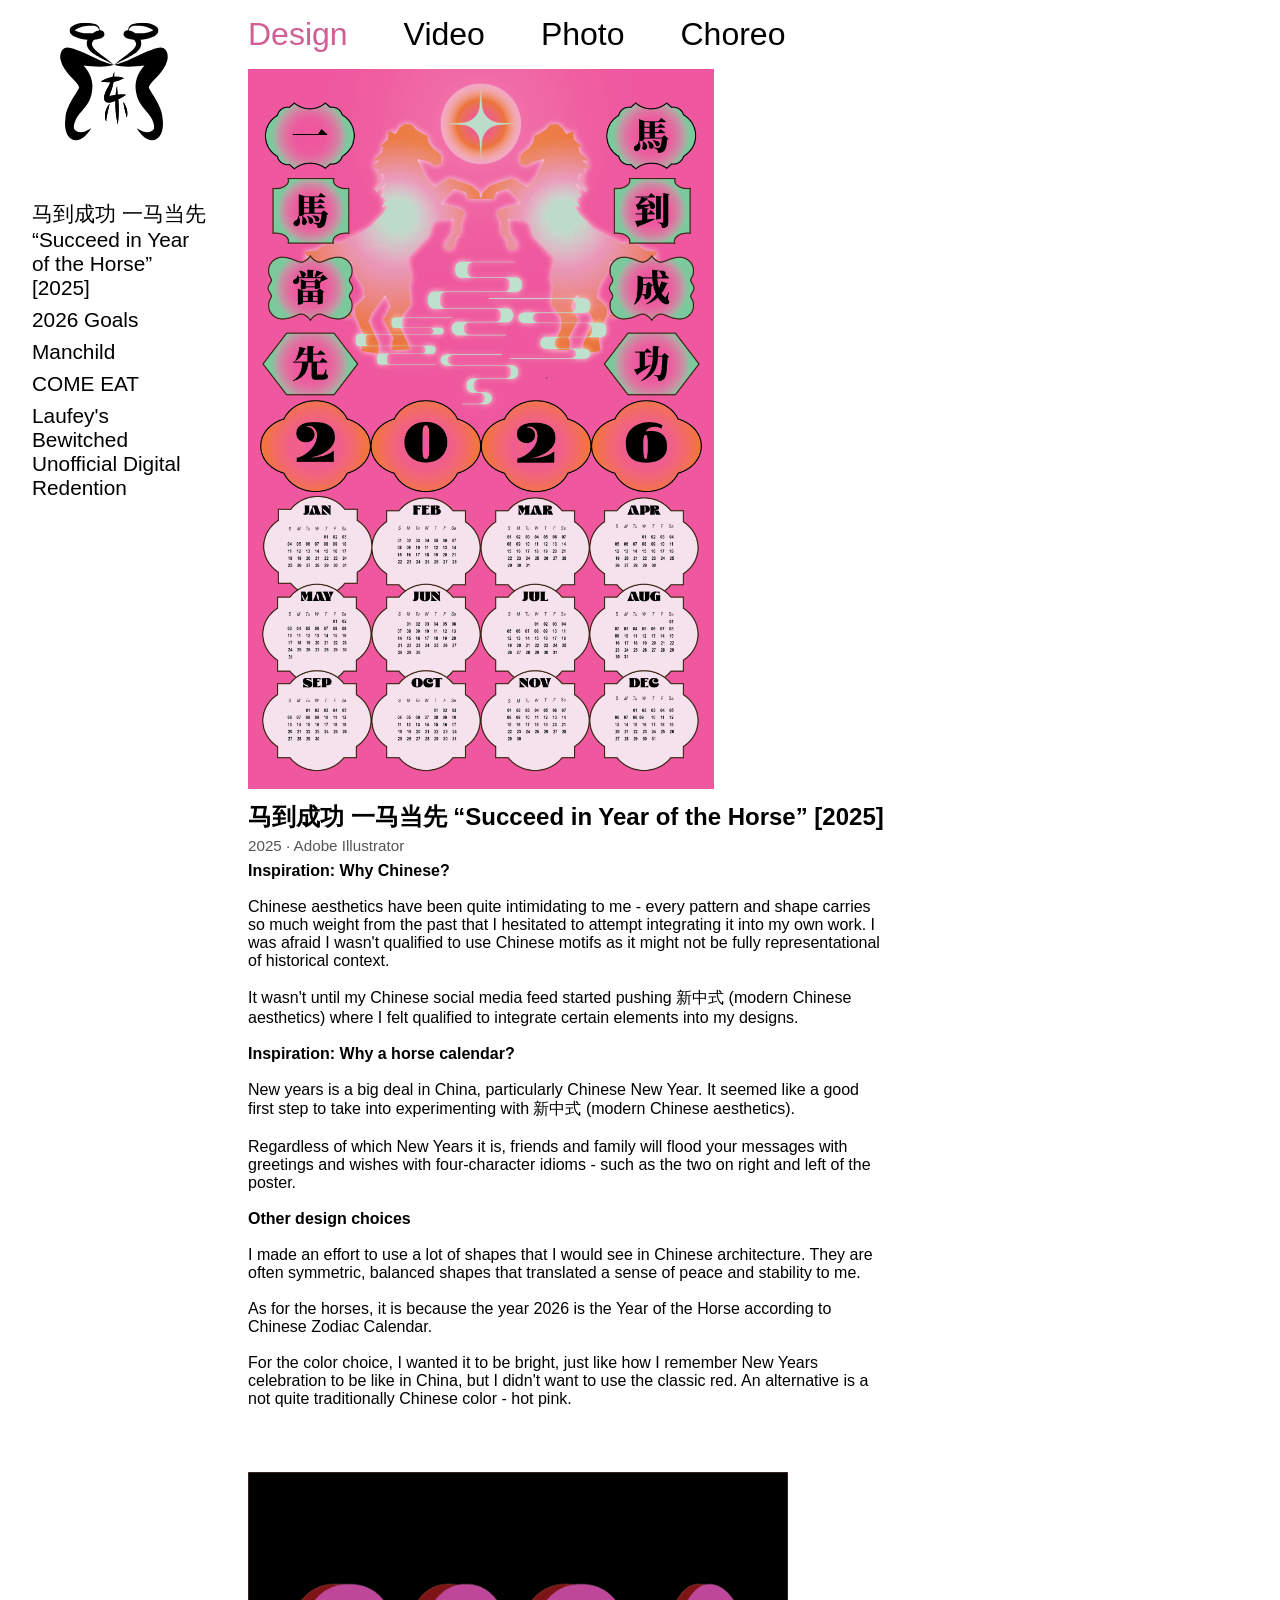
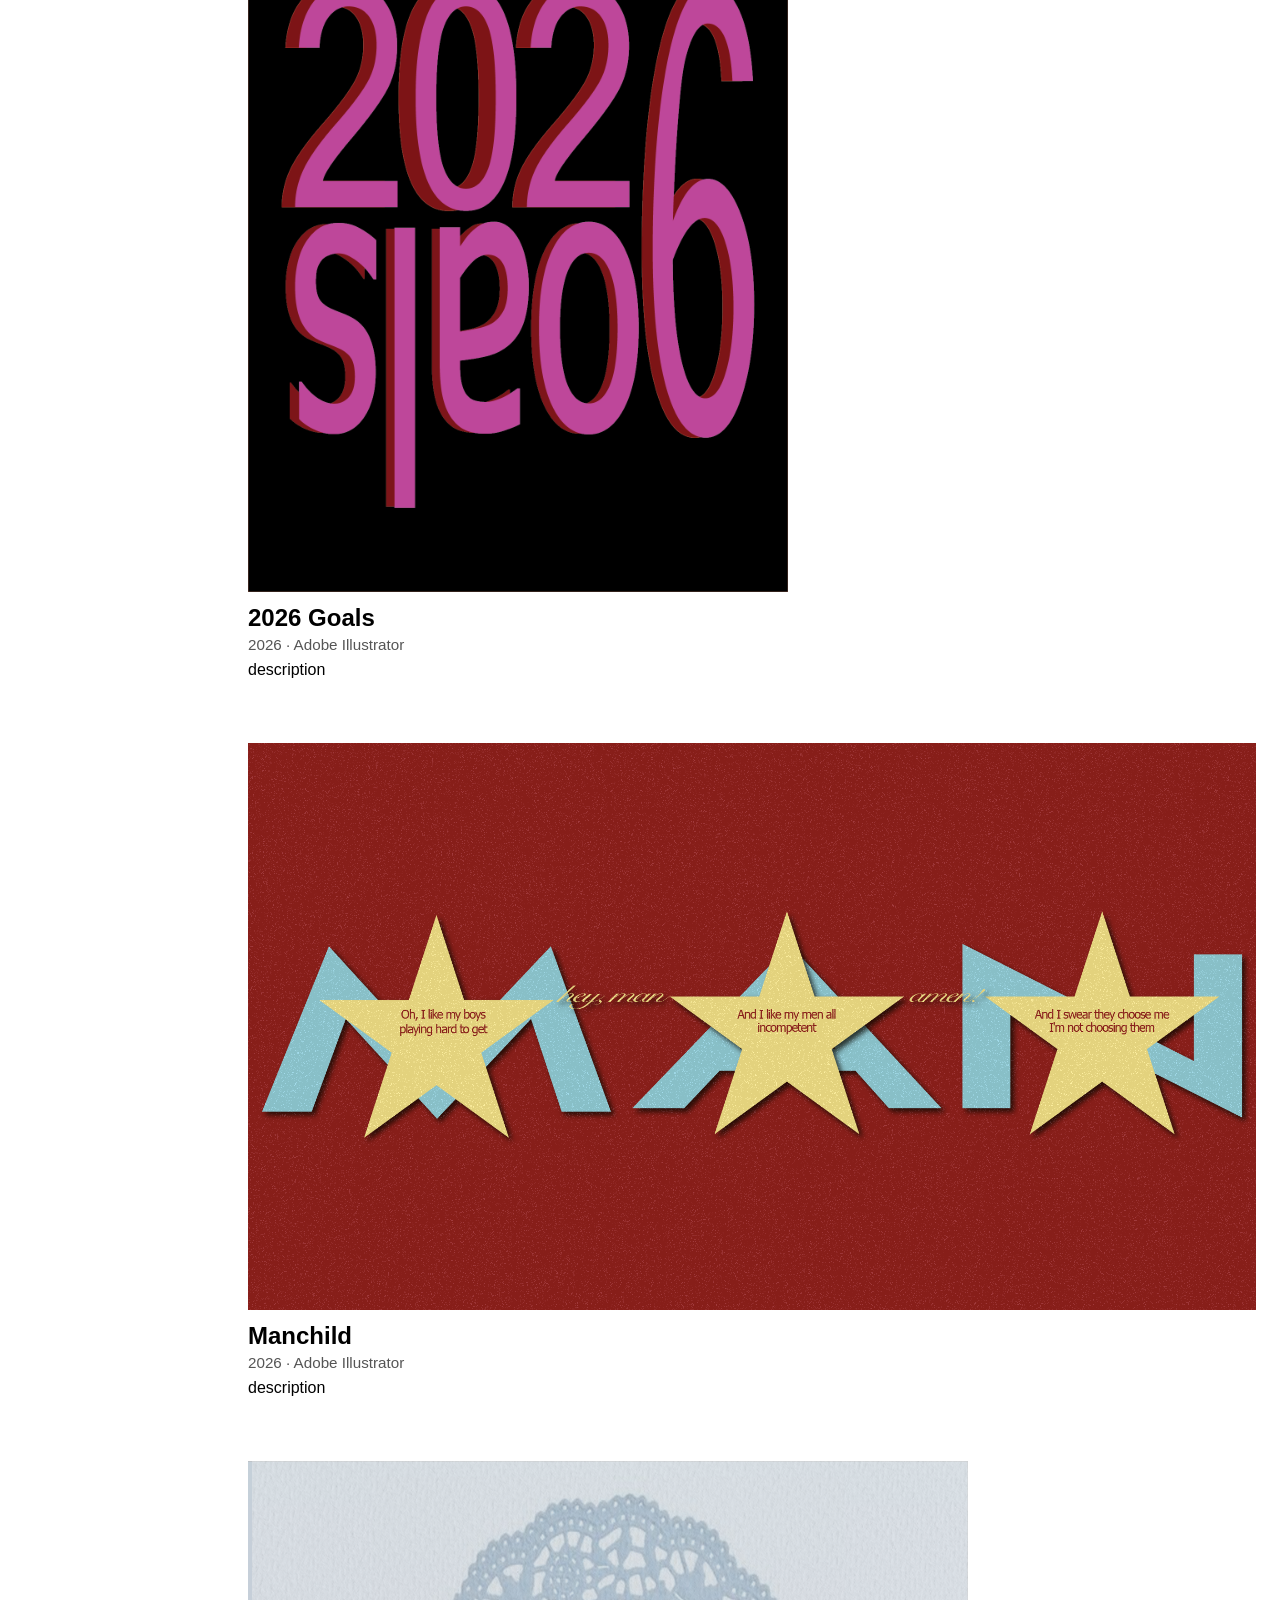
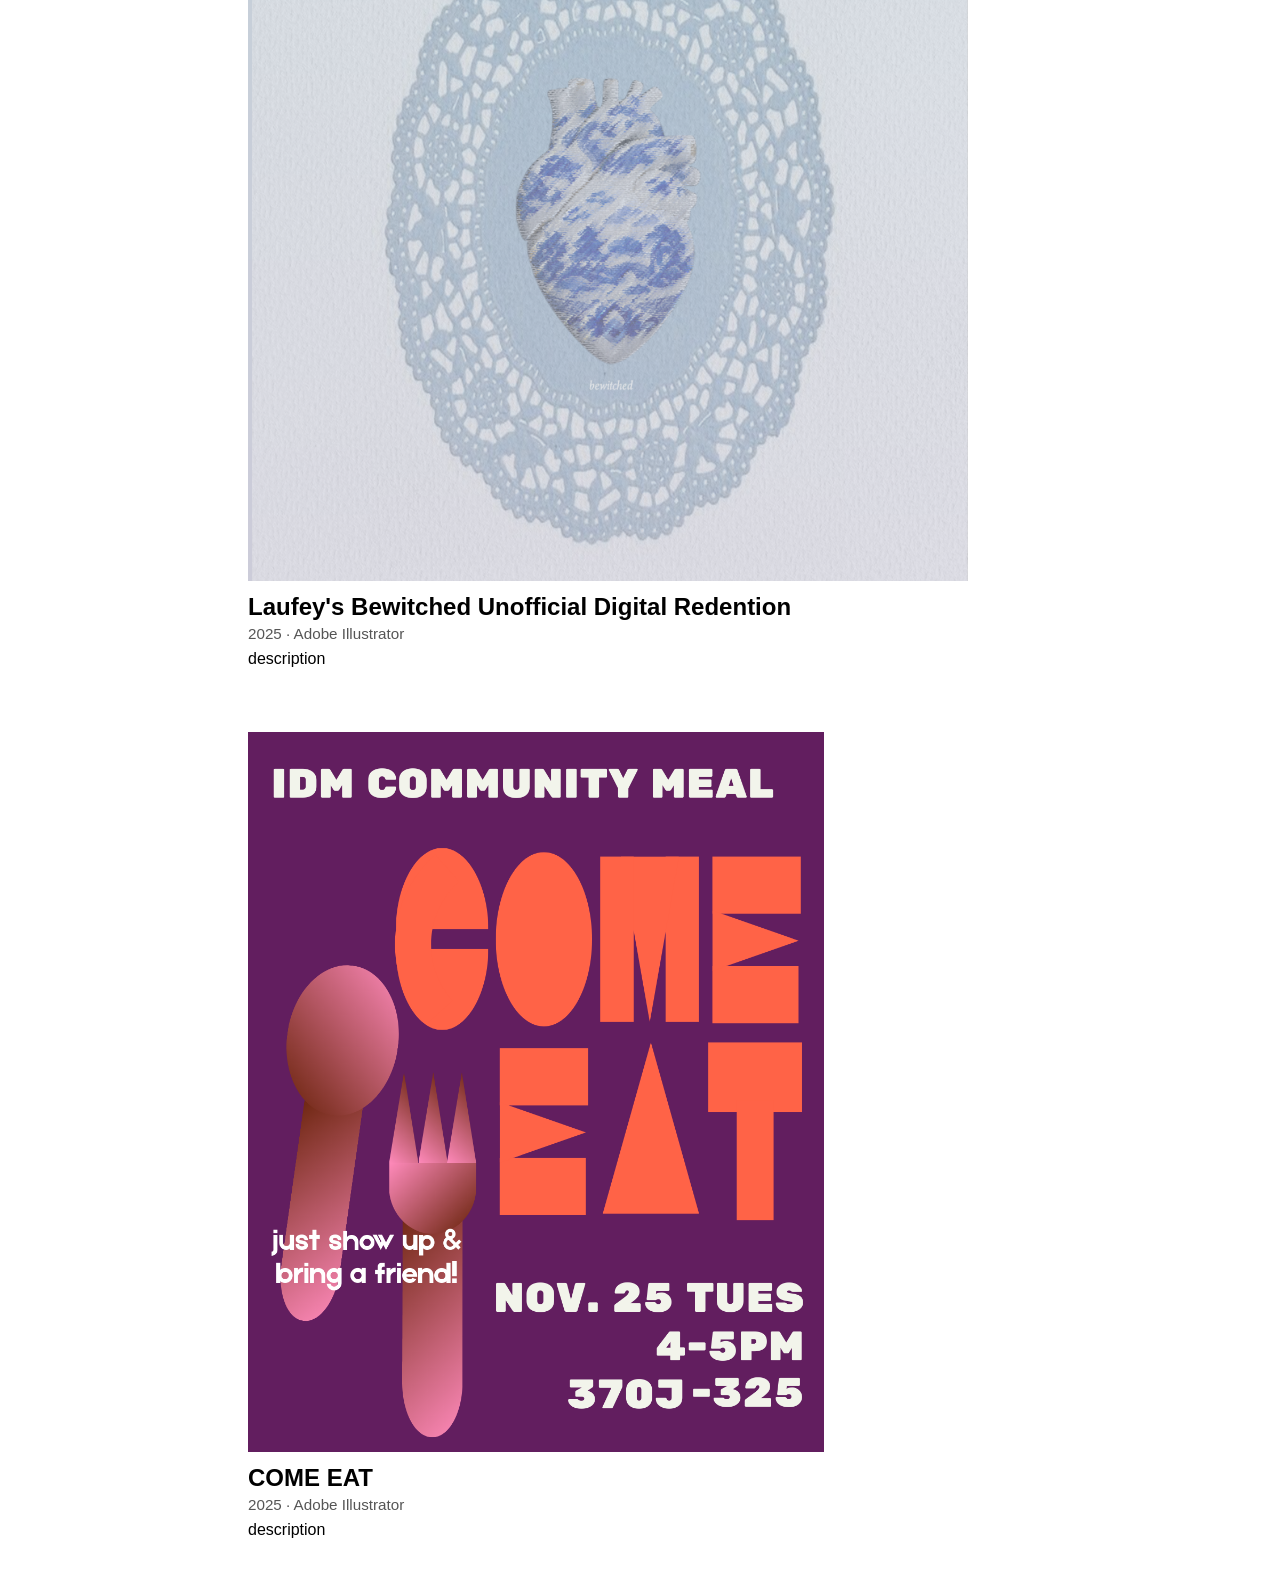
==== Midterm/design.html @ 79df50b9 "midterm project" ====
<!doctype html>
<html lang="en">
  <head>
    <meta charset="UTF-8" />
    <meta name="viewport" content="width=device-width, initial-scale=1.0" />
    <title>Design | Portfolio</title>
    <link rel="stylesheet" href="css/style.css" />
  </head>

  <body class="inner-page">
    <!-- LEFT COLUMN: logo (home) and the list of pieces. Stays in view while you scroll. -->
    <aside class="side">
      <a class="logo" href="index.html" aria-label="Azelin Chen, home"><img src="img/thebestazelin.svg" alt="" /></a>
      <!-- Each link jumps to that piece on this page -->
      <ul class="side-list">
       <li><a href="design.html#马到成功 一马当先 “Succeed in Year of the Horse” [2025]">马到成功 一马当先 “Succeed in Year of the Horse” [2025]</a></li>
        <li><a href="design.html#2026Goals">2026 Goals</a></li>
        <li><a href="design.html#Manchild">Manchild</a></li>
        <li><a href="design.html#COMEEAT">COME EAT</a></li>
        <li><a href="design.html#Laufey's Bewitched Unofficial Digital Redention">Laufey's Bewitched Unofficial Digital Redention</a></li>
          </ul>
      </ul>
    </aside>

    <div class="inner-main">
      <nav>
        <ul>
          <li><a href="design.html" aria-current="page">Design</a>
            <ul>
              <li><a href="design.html#马到成功 一马当先 “Succeed in Year of the Horse” [2025]">马到成功 一马当先 “Succeed in Year of the Horse” [2025]</a></li>
              <li><a href="design.html#2026Goals">2026 Goals</a></li>
              <li><a href="design.html#Manchild">Manchild</a></li>
              <li><a href="design.html#COMEEAT">COME EAT</a></li>
              <li><a href="design.html#Laufey's Bewitched Unofficial Digital Redention">Laufey's Bewitched Unofficial Digital Redention</a></li>
            </ul>
          </li>
          <li><a href="video.html">Video</a>
            <ul>
              <li><a href="video.html#video-1">Video 1</a></li>
              <li><a href="video.html#video-2">Video 2</a></li>
              <li><a href="photo.html#photo-1">Photo 1</a></li>
            </ul>
          </li>
          <li><a href="photo.html">Photo</a>
            <ul>
              <li><a href="photo.html#photo-1">Photo 1</a></li>
              <li><a href="photo.html#photo-2">Photo 2</a></li>
              <li><a href="photo.html#photo-3">Photo 3</a></li>
            </ul>
          <li><a href="choreo.html">Choreo</a>
            <ul>
              <li><a href="choreo.html#choreo-1">Choreo 1</a></li>
              <li><a href="choreo.html#choreo-2">Choreo 2</a></li>
              <li><a href="choreo.html#choreo-3">Choreo 3</a></li>
            </ul>
          </li>
        </ul>
      </nav>

      <main class="pieces">
        <h1 class="visually-hidden">Design</h1>

        <article class="piece" id="马到成功 一马当先 “Succeed in Year of the Horse” [2025]">
          <img src="img/design/BLURREDcalendar2026 .png" alt="Design 1" />
          <h2>马到成功 一马当先 “Succeed in Year of the Horse” [2025]</h2>
          <p class="meta">2025 &middot; Adobe Illustrator</p>
          <p> <strong>Inspiration: Why Chinese?</strong> <br><br>

          Chinese aesthetics have been quite intimidating to me - every pattern and shape carries so much weight from the past that I hesitated to attempt integrating it into my own work. I was afraid I wasn't qualified to use Chinese motifs as it might not be fully representational of historical context. <br><br>

          It wasn't until my Chinese social media feed started pushing 新中式 (modern Chinese aesthetics) where I felt qualified to integrate certain elements into my designs. <br><br>
          <strong>Inspiration: Why a horse calendar?</strong> <br><br>

          New years is a big deal in China, particularly Chinese New Year. It seemed like a good first step to take into experimenting with 新中式 (modern Chinese aesthetics). <br><br>

          Regardless of which New Years it is,  friends and family will flood your messages with greetings and wishes with four-character idioms - such as the two on right and left of the poster. <br><br>
        

         <strong>Other design choices</strong> <br><br>

          I made an effort to use a lot of shapes that I would see in Chinese architecture. They are often symmetric, balanced shapes that translated a sense of peace and stability to me. ​<br><br>

          As for the horses, it is because the year 2026 is the Year of the Horse according to Chinese Zodiac Calendar. <br><br>

​

​​For the color choice, I wanted it to be bright, just like how I remember New Years celebration to be like in China, but I didn't want to use the classic red. An alternative is a not quite traditionally Chinese color - hot pink. 
        </p>


        </article>

        <article class="piece" id="2026Goals">
          <img src="img/design/bpinyourarea.png" alt="Design 2" />
          <h2>2026 Goals</h2>
          <p class="meta">2026 &middot; Adobe Illustrator</p>
          <p>description</p>
        </article>

        <article class="piece" id="Manchild">
          <img src="img/design/Manchild.png" alt="Design 3" />
          <h2>Manchild</h2>
          <p class="meta">2026 &middot; Adobe Illustrator</p>
          <p>description</p>
        </article>
        <article class="piece" id="Laufey's Bewitched Unofficial Digital Redention">
          <img src="img/design/bewitched.png" alt="Design 4" />
          <h2>Laufey's Bewitched Unofficial Digital Redention</h2>
          <p class="meta">2025 &middot; Adobe Illustrator</p>
          <p>description</p>
        </article>
        <article class="piece" id="COMEEAT">
          <img src="img/design/11_25_25IDMCommMeal.png" alt="Design 5" />
          <h2>COME EAT</h2>
          <p class="meta">2025 &middot; Adobe Illustrator</p>
          <p>description</p>
      </main>
    </div>
  </body>
</html>
---- Midterm/css/style.css ----
/* Global Styles First */

* {
  box-sizing: border-box;
}

html,
body {
  margin: 0;
  font-family: 'Helvetica Neue', Arial, sans-serif;
}

img {
  width: 100%;
  height: auto;
}

/* NAVIGATION */
nav {
  position: sticky;
  top: 0;
  z-index: 100000;
  background-color: white;
}

nav ul {
  list-style-type: none;
  margin: 0;
  padding: 0;
  display: flex;
  justify-content: center;
  align-items: center;
  gap: 100px;
}

nav li {
  display: inline-block;
  position: relative;
}

nav a {
  font-size: 2.8rem;
  color: black;
  text-decoration: none;
  transition: background-color 0.25s ease;
}

nav a:hover {
  color: #cf5f94;
}

/* subnav styles */
nav li ul {
  display: none;
  position: absolute;
  top: 100%;
  left: 0;
  width: 14rem;
  background-color: black;
  box-shadow: 0 6px 12px rgba(0, 0, 0, 0.25);
}

nav li:hover ul,
nav li:focus-within ul {
  display: block;
  z-index: 10000000;
}

nav li li {
  display: block;
}

nav li li a {
  color: white;
  padding: 0.75rem 1.5rem;
  font-size: 0.95rem;
  text-align: left;
}

/* JUMBOTRON */

.hero {
  width: 100vw;
  max-height: 100vh;
  overflow: hidden;
  position: relative;
  margin-bottom: 2rem;
}

.hero article {
  position: absolute;
  bottom: 20%;
  right: 0;
  width: 50%;
  padding: 2%;
  color: #fff;
  background: linear-gradient(
    to right,
    rgba(30.87, 153, 1) 0%,
    rgba(0, 100, 200, 0.5) 50%,
    rgba(125, 185, 232, 0) 100%
  );
}

button,
a.info {
  display: inline-block;
  width: 10rem;
  padding: 10px 20px;
  border: 2px solid black;
  border-radius: 10px;
  color: white;
  background-color: #333;
  text-transform: uppercase;
  text-align: center;
  text-decoration: none;
  cursor: pointer;
  /* The transition gets defined on the RESTING STATE */
  transition: all 1s ease;
  /*
  transition:
    color 1s ease,
    background-color 1s ease;
  }
  */
}

button:hover,
a.info:hover {
  background-color: #cf5f94;
  color: #333;
}

/* ANCHOR LINKS + SECTIONS */
html {
  scroll-behavior: smooth;
}

@media (prefers-reduced-motion: reduce) {
  html {
    scroll-behavior: auto;
  }
}

/* Keeps anchor targets from hiding under the sticky nav */
[id] {
  scroll-margin-top: 6rem;
}

section {
  padding: 2rem 1rem;
}

.section-title {
  margin: 0 0 0.5rem;
  font-size: 2.4rem;
}

.about p {
  max-width: 40rem;
}

/* HOME PAGE: fits one screen, the page itself never scrolls
   Layout (from the wireframe):
     [ info box ] [ nav: Design, Photo, Video, Choreo ]
     [ info box ] [ vertical art, scrolls LEFT        ]
     [ horizontal art, scrolls RIGHT, full width      ]       */
.home-page {
  --maroon: #8a2c22;
  height: 100vh;
  height: 100dvh;
  display: grid;
  grid-template-columns: 16rem minmax(0, 1fr);
  grid-template-rows: auto minmax(0, 1fr) minmax(0, 1fr);
  grid-template-areas:
    "info  nav"
    "info  vertical"
    "horiz horiz";
  row-gap: 1rem;
  padding-bottom: 1.5rem;
  overflow: hidden;
}

/* Nav on the home page: just the three art sections, left-aligned */
.home-page nav {
  grid-area: nav;
}

.home-page nav > ul,
.inner-page nav > ul {
  justify-content: flex-start;
  gap: 3.5rem;
  padding: 1rem 1.5rem 0;
}

.home-page nav > ul > li > a,
.inner-page nav > ul > li > a {
  font-size: 2rem;
}

/* THE PROTECTED BOX: logo, name, About.
   It sits above the art (z-index) and has its own white background,
   and the vertical art is clipped before it reaches this box. */
.home-info {
  grid-area: info;
  position: relative;
  z-index: 10;
  display: flex;
  flex-direction: column;
  align-items: center;
  justify-content: center;
  gap: 0.75rem;
  padding: 1rem;
  background-color: white;
  text-align: center;
}

.home-info .logo {
  display: block;
  line-height: 0;
}

.home-info .logo img {
  display: block;
  height: 25rem;
  width: auto;
  transition: opacity 0.25s ease;
  margin-top: -5rem;
  margin-bottom: -7rem; 
}

.home-info .logo:hover img {
  transform: scale(1.25);
  position: relative;
  z-index: 2;
}

.home-title {
  margin: 0;
  font-size: 1.75rem;
  line-height: 1.1;
  color: black;
}

.about-link {
  font-size: 1.75rem;
  font-weight: bold;
  color: black;
  text-decoration: none;
}

.about-link:hover {
  color: #cf5f94;
}

.collab {
  margin: 0.25rem 0 0;
  font-size: 0.9rem;
  font-style: italic;
}

.collab a {
  color: black;
}

/* HOME: SCROLLING ART ROWS */
.marquee {
  min-width: 0;
  min-height: 0;
  display: flex;
  overflow: hidden;      /* fallback for older browsers */
  overflow-x: clip;      /* clip at the edges of the row (this is what protects the info box)... */
  overflow-y: visible;   /* ...but let enlarged art grow past the row */
}

.marquee-vertical {
  grid-area: vertical;
}

.marquee-horizontal {
  grid-area: horiz;
}

/* Lift the hovered row above the other row so enlarged art isn't covered */
.marquee:hover {
  position: relative;
  z-index: 5;
}

/* Each row holds two identical groups. Each group is at least as wide as the row,
   so the loop never shows a gap, however many pieces you list. */
.marquee-group {
  display: flex;
  flex: 0 0 auto;
  min-width: 100%;
  justify-content: space-around;
  animation: marquee-left 30s linear infinite;
}

/* Vertical art scrolls left; horizontal art scrolls the opposite way (right) */
.marquee-horizontal .marquee-group {
  animation-direction: reverse;
  animation-duration: 30s;
}

/* Hovering does NOT pause. Only keyboard users tabbing through get a pause. */
.marquee:focus-within .marquee-group {
  animation-play-state: paused;
}

.marquee-group a {
  flex: 0 0 auto;
  margin-right: 1rem;
  transition: transform 0.3s ease;
}

/* The piece under the mouse grows while everything keeps scrolling */
.marquee-group a:hover {
  transform: scale(1.05);
  position: relative;
  z-index: 2;
}

.marquee-group video {
  display: block;
  width: auto;
  height: 100%;
  aspect-ratio: 16 / 9;   /* change to match your video (for example 9 / 16 if it is vertical) */
  object-fit: cover;
}
.marquee-group img {
  display: block;
  width: auto;
  height: 100%;
}

@keyframes marquee-left {
  to {
    transform: translateX(-100%);
  }
}

/* If someone prefers less motion, they scroll the rows by hand instead */
@media (prefers-reduced-motion: reduce) {
  .marquee {
    overflow-x: auto;
  }

  .marquee-group {
    animation: none;
  }

  .marquee-group.dup {
    display: none;
  }
}

/* INNER PAGES (Design, Photo, Video, Choreo, About)
     [ logo + list of pieces ] [ nav                 ]
     [ logo + list of pieces ] [ big pieces, titles  ]    */
.inner-page {
  --accent: #cf5f94;
  display: grid;
  grid-template-columns: 14rem minmax(0, 1fr);
  min-height: 100vh;
}

.inner-main {
  min-width: 0;
}

/* The section you are in is shown in pink in the nav */
.inner-page nav a[aria-current="page"]:not(:hover) {
  color: var(--accent);
}

/* Left column: logo (links home) with the list of pieces under it. Stays in view. */
.side {
  position: sticky;
  top: 0;
  align-self: start;
  display: flex;
  flex-direction: column;
  align-items: center;
  gap: 1.25rem;
  padding: 1rem;
  text-align: center;
}

.side .logo {
  display: block;
  line-height: 0;
}

/* Same blank-space trimming as the home page logo, scaled down */
.side .logo img {
  display: block;
  height: 18rem;
  width: auto;
  margin-top: -4rem;
  margin-bottom: -4rem;
  transition: opacity 0.25s ease;
}

.side .logo:hover img {
  scale: 1.05;
}

.side-list {
  margin: 0;
  padding: 0;
  margin-left: 1rem;
  list-style: none;
}

.side-list a {
  display: block;
  padding: 0.25rem 0;
  font-size: 1.3rem;
  color: black;
  text-decoration: none;
  text-align: left;
}

.side-list a:hover {
  color: #cf5f94;
  font-style: italic;
  text-shadow: 0 0 1px rgba(207, 95, 148, 0.5);
}

/* The pieces: big image (or video), then the title */
.pieces {
  padding: 1rem 1.5rem 3rem;
}

.piece {
  margin: 0 0 4rem;
}

.piece:last-child {
  margin-bottom: 0;
}

.piece img {
  display: block;
  width: auto;
  max-width: 100%;
  max-height: 80vh;
}

/* Videos on the video page: full width of the column, never taller than the screen */
.piece video {
  display: block;
  width: 100%;
  max-height: 80vh;
  background: black;
}

.piece h2 {
  margin: 0.75rem 0 0.25rem;
  font-size: 1.5rem;
}

.piece .meta {
  margin: 0 0 0.5rem;
  color: #555;
  font-size: 0.95rem;
}

.piece p {
  max-width: 40rem;
  margin: 0;
}

/* PHOTO GALLERY: photos keep their own shape and flow into columns */
.gallery {
  columns: 2 15rem;  
  column-gap: 0.3rem;
}

.gallery-item {
  display: block;
  margin: 0 0 1rem;
  break-inside: avoid;
}

.gallery-item img {
  display: block;
  width: 100%;
  height: auto;
  transition: opacity 0.25s ease;
}

.gallery-item:hover img {
  opacity: 0.8;
}

/* Click a photo to see it large (no JavaScript: the photo's id is the link target) */
.lightbox {
  display: none;
  position: fixed;
  inset: 0;
  z-index: 200000;
  align-items: center;
  justify-content: center;
  background: rgba(255, 255, 255, 0.97);
  cursor: zoom-out;
}

.lightbox:target {
  display: flex;
}

.lightbox img {
  display: block;
  width: auto;
  max-width: 94vw;
  max-height: 92vh;
}

.lightbox-x {
  position: absolute;
  top: 0.75rem;
  right: 1.25rem;
  font-size: 3rem;
  line-height: 1;
  color: black;
}

/* Responsive 16:9 video embed (YouTube, Vimeo) */
.embed {
  aspect-ratio: 16 / 9;
  background: #d6709f;
}

.embed iframe {
  display: block;
  width: 100%;
  height: 100%;
  border: 0;
}

/* Heading that screen readers and search engines see, but visitors don't */
.visually-hidden {
  position: absolute;
  width: 1px;
  height: 1px;
  margin: -1px;
  padding: 0;
  overflow: hidden;
  clip: rect(0 0 0 0);
  white-space: nowrap;
  border: 0;
}

/* GALLERY */
.container {
  width: 100%;
  display: flex;
  flex-direction: row;
  flex-wrap: wrap;
  justify-content: space-between;
}

.thumb {
  /* flex-grow: 0, flex-shrink: 0, flex-basis (width) */
  flex: 0 0 30%;
  margin: 1.5rem auto;
  position: relative;
  overflow: hidden;
}

.mask {
  /* pin all 4 edges to the parents edges */
  position: absolute;
  top: 0;
  bottom: 0;
  left: 0;
  right: 0;
  /* center the content on both axis */
  display: flex;
  flex-direction: column;
  justify-content: center;
  align-items: center;
  opacity: 0;
  background-color: rgba(255, 255, 255, 0.5);
  transition: all 1s ease;
}

.mask h2 {
  margin: 0;
}

.mask p {
  font-style: italic;
}

.thumb:hover .mask {
  opacity: 1;
}

/* define the img resting state explicitly so that we have properties to change */
.thumb img {
  /* these look like they normally would, but we need to define the transforms starting state so we have something to animate from */
  transform: scale(1) rotate(0);

  transition: all 1s ease;
}

.thumb:hover img {
  transform: scale(2) rotate(-20deg);
}

.thumb .mask h2,
.thumb .mask p,
.thumb .mask a {
  opacity: 0;
  transform: scale(0);
  transition: all 1s ease-in-out;
}

.thumb:hover .mask h2,
.thumb:hover .mask p,
.thumb:hover .mask a {
  opacity: 1;
  transform: scale(1);
}

/* Media Queries (conditional statements that apply style overrides */
/* Desktop First styles = default style sheet is for large screens, override big => small */

/* Tablet */
@media screen and (width <= 1024px) {
  .hero article {
    width: 80%;
    bottom: 10%;
  }

  .thumb {
    flex-basis: 45%;
  }
}

/* Phone */
@media screen and (width <768px) {
  .hero article {
    width: 100%;
    bottom: 0;
    text-align: center;
  }

  .container {
    flex-direction: column;
    padding: 0.75rem;
  }

  nav ul {
    gap: 1rem;
    flex-wrap: wrap;
  }

  nav a {
    font-size: 1.25rem;
  }
}

/* Phone: inner pages stack (logo + list, nav, pieces) */
@media screen and (width < 768px) {
  .inner-page {
    grid-template-columns: minmax(0, 1fr);
  }

  .side {
    position: static;
    flex-direction: row;
    flex-wrap: wrap;
    justify-content: center;
    gap: 0.5rem 1.25rem;
    padding: 0.5rem;
  }

  .side .logo img {
    height: 6rem;
    margin-top: -0.9rem;
    margin-bottom: -1.8rem;
  }

  .side-list {
    display: flex;
    flex-wrap: wrap;
    gap: 0.25rem 1rem;
  }

  .side-list a {
    font-size: 1.125rem;
  }

  .pieces {
    padding: 1rem;
  }
}

/* Phone: home page stacks (info, nav, vertical art, horizontal art) */
@media screen and (width < 768px) {
  .home-page {
    grid-template-columns: minmax(0, 1fr);
    grid-template-rows: auto auto minmax(0, 1fr) minmax(0, 1fr);
    grid-template-areas:
      "info"
      "nav"
      "vertical"
      "horiz";
  }

  .home-info {
    flex-direction: row;
    flex-wrap: wrap;
    gap: 0.25rem 1rem;
    padding: 0.5rem;
  }

  .home-info .logo img {
    height: 6rem;
    margin-top: -0.9rem;
    margin-bottom: -1.8rem;
  }

  .home-title,
  .about-link {
    font-size: 1.25rem;
  }

  .collab {
    display: none;
  }

  .home-page nav > ul,
  .inner-page nav > ul {
    justify-content: center;
    gap: 1.25rem;
    padding: 0.5rem;
  }

  .home-page nav > ul > li > a,
  .inner-page nav > ul > li > a {
    font-size: 1.1rem;
  }
}
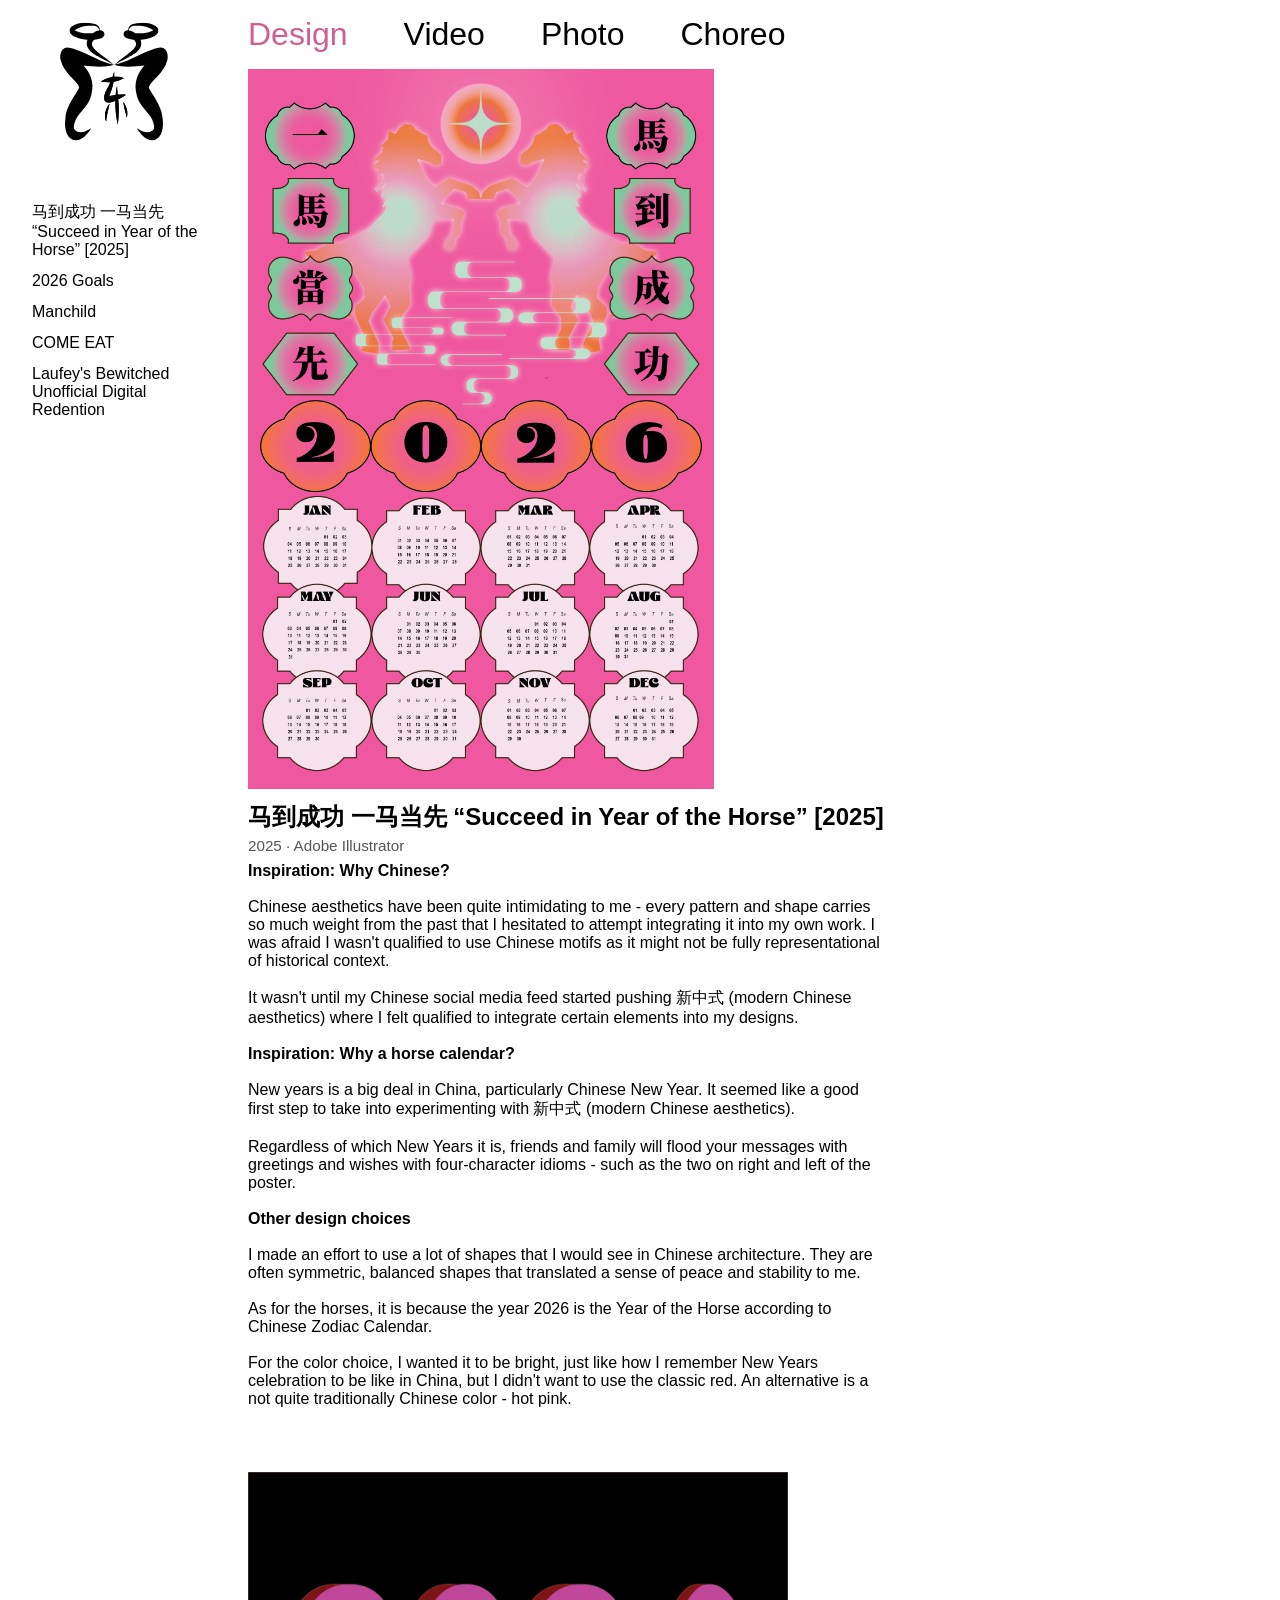
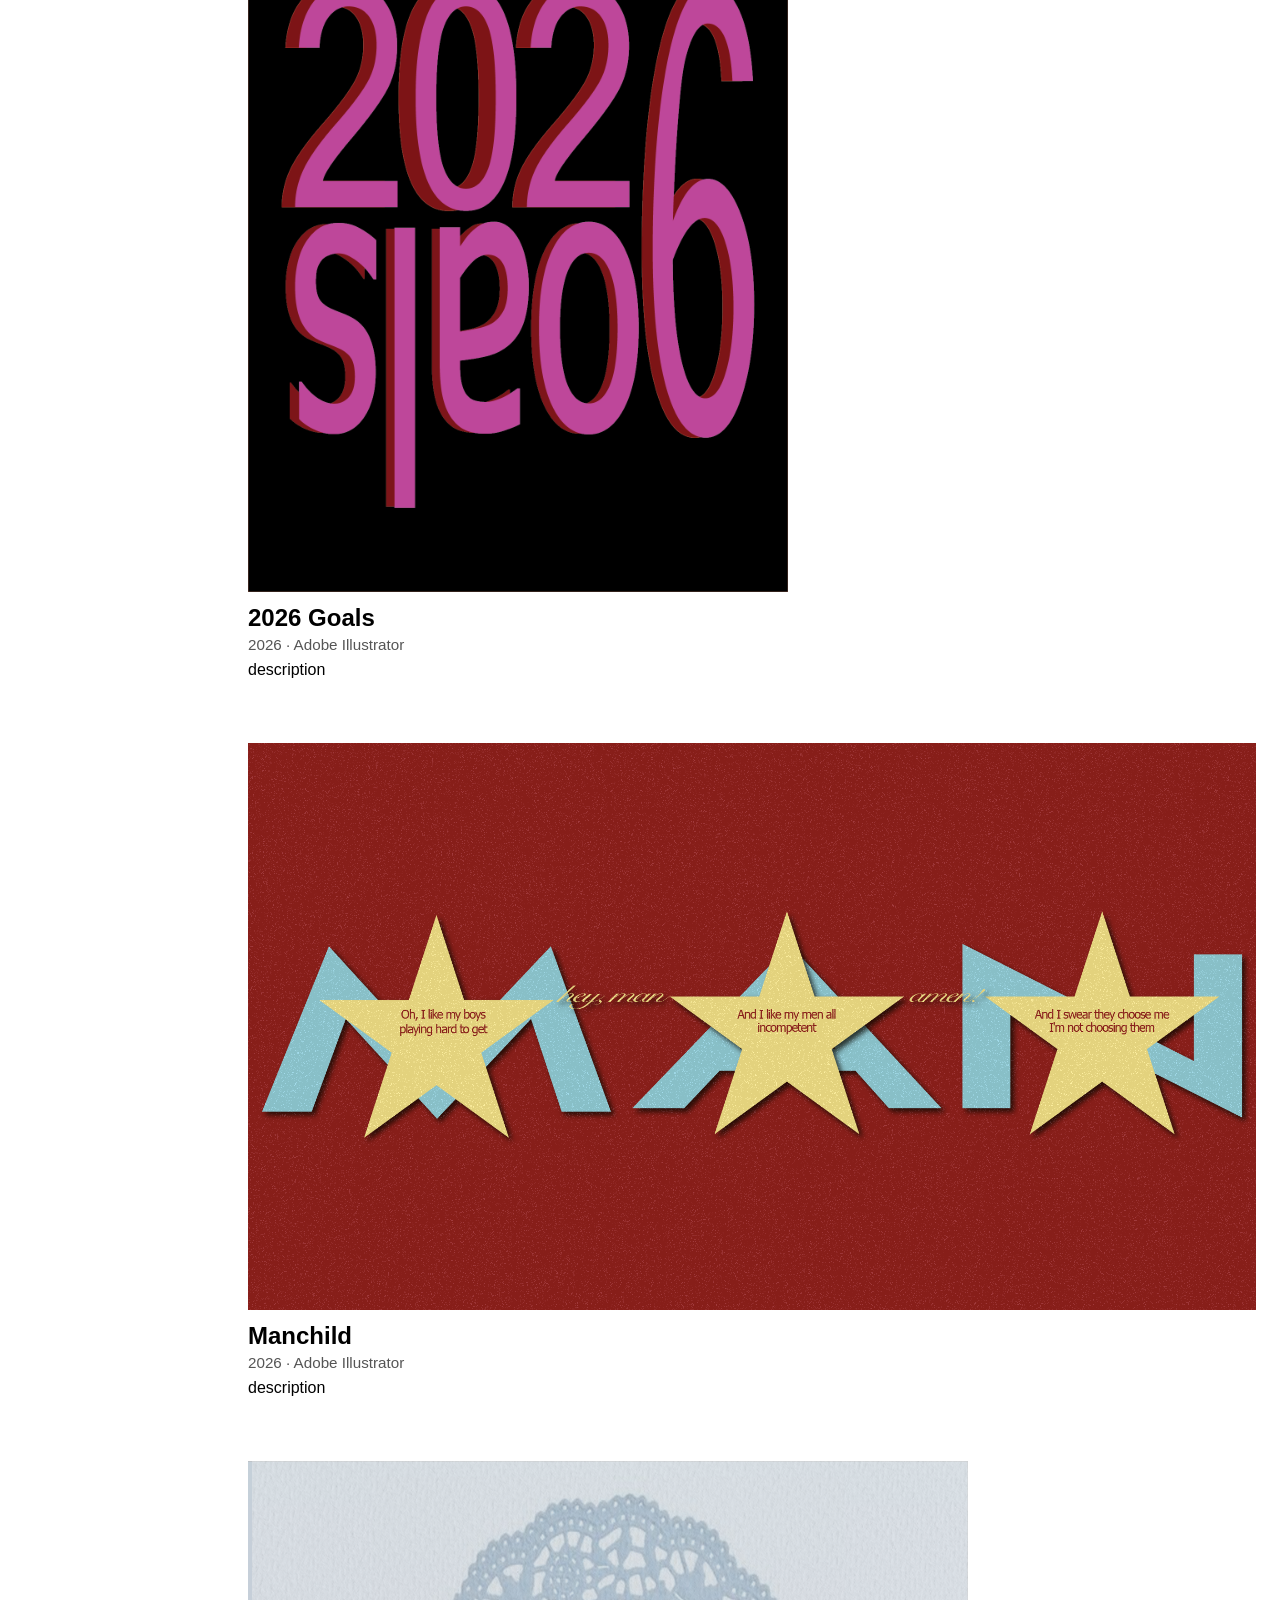
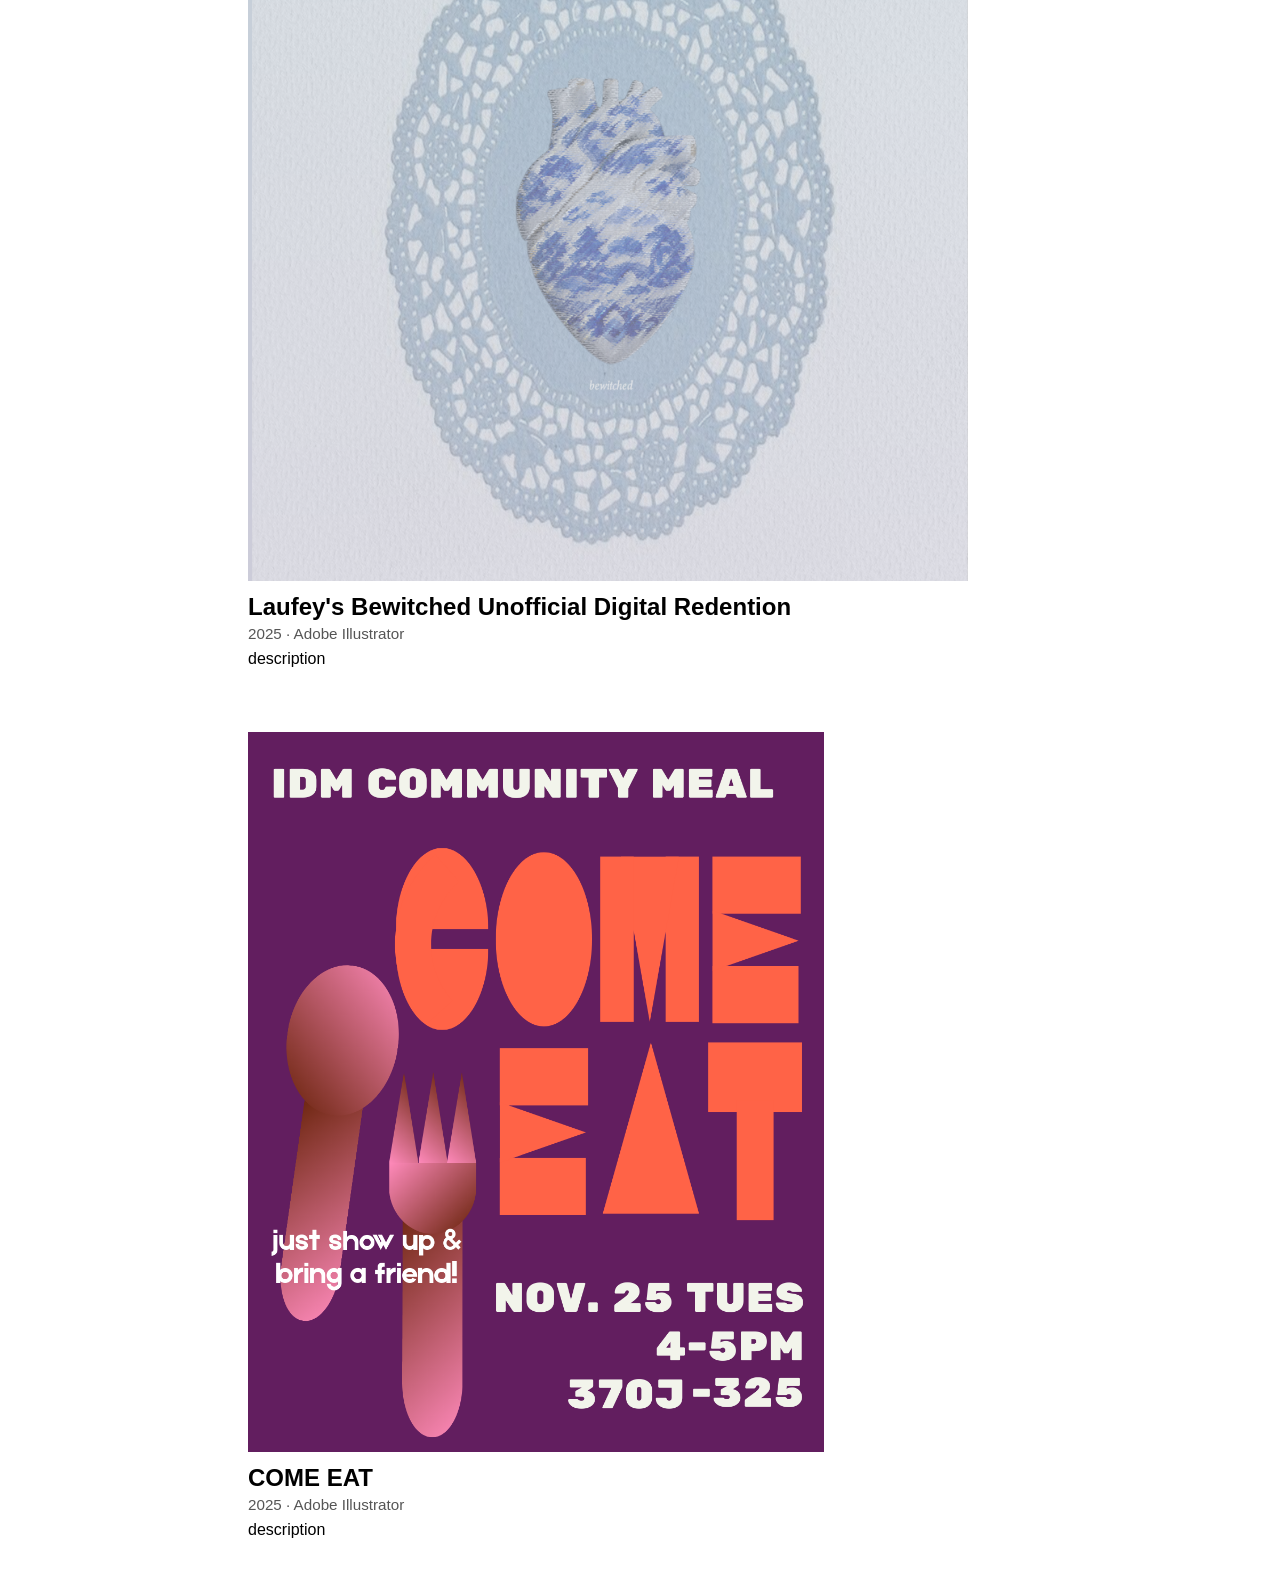
==== commit d67fd2ae: "midterm" ====
--- a/Midterm/design.html
+++ b/Midterm/design.html
@@ -13,12 +13,11 @@
       <a class="logo" href="index.html" aria-label="Azelin Chen, home"><img src="img/thebestazelin.svg" alt="" /></a>
       <!-- Each link jumps to that piece on this page -->
       <ul class="side-list">
-       <li><a href="design.html#马到成功 一马当先 “Succeed in Year of the Horse” [2025]">马到成功 一马当先 “Succeed in Year of the Horse” [2025]</a></li>
+        <li><a href="design.html#马到成功 一马当先 “Succeed in Year of the Horse” [2025]">马到成功 一马当先 “Succeed in Year of the Horse” [2025]</a></li>
         <li><a href="design.html#2026Goals">2026 Goals</a></li>
         <li><a href="design.html#Manchild">Manchild</a></li>
         <li><a href="design.html#COMEEAT">COME EAT</a></li>
         <li><a href="design.html#Laufey's Bewitched Unofficial Digital Redention">Laufey's Bewitched Unofficial Digital Redention</a></li>
-          </ul>
       </ul>
     </aside>
 
@@ -27,26 +26,21 @@
         <ul>
           <li><a href="design.html" aria-current="page">Design</a>
             <ul>
-              <li><a href="design.html#马到成功 一马当先 “Succeed in Year of the Horse” [2025]">马到成功 一马当先 “Succeed in Year of the Horse” [2025]</a></li>
-              <li><a href="design.html#2026Goals">2026 Goals</a></li>
-              <li><a href="design.html#Manchild">Manchild</a></li>
-              <li><a href="design.html#COMEEAT">COME EAT</a></li>
-              <li><a href="design.html#Laufey's Bewitched Unofficial Digital Redention">Laufey's Bewitched Unofficial Digital Redention</a></li>
+              <li><a href="design.html#马到成功 一马当先 “Succeed in Year of the Horse” [2025]">马到成功 一马当先 “Succeed in Year of the Horse” [2025]<img class="preview" src="img/design/BLURREDcalendar2026 .png" alt="" /></a></li>
+              <li><a href="design.html#2026Goals">2026 Goals<img class="preview" src="img/design/bpinyourarea.png" alt="" /></a></li>
+              <li><a href="design.html#Manchild">Manchild<img class="preview" src="img/design/Manchild.png" alt="" /></a></li>
+              <li><a href="design.html#COMEEAT">COME EAT<img class="preview" src="img/design/11_25_25IDMCommMeal.png" alt="" /></a></li>
+              <li><a href="design.html#Laufey's Bewitched Unofficial Digital Redention">Laufey's Bewitched Unofficial Digital Redention<img class="preview" src="img/design/bewitched.png" alt="" /></a></li>
             </ul>
           </li>
           <li><a href="video.html">Video</a>
             <ul>
-              <li><a href="video.html#video-1">Video 1</a></li>
+              <li><a href="video.html#video-1">No One Noticed Music Video<video class="preview" src="vid/03_31_26FullNoOneNoticed.mp4#t=0.5" preload="metadata" muted playsinline aria-hidden="true"></video></a></li>
               <li><a href="video.html#video-2">Video 2</a></li>
-              <li><a href="photo.html#photo-1">Photo 1</a></li>
+              <li><a href="video.html#video-3">Video 3</a></li>
             </ul>
           </li>
-          <li><a href="photo.html">Photo</a>
-            <ul>
-              <li><a href="photo.html#photo-1">Photo 1</a></li>
-              <li><a href="photo.html#photo-2">Photo 2</a></li>
-              <li><a href="photo.html#photo-3">Photo 3</a></li>
-            </ul>
+          <li><a href="photo.html">Photo</a></li>
           <li><a href="choreo.html">Choreo</a>
             <ul>
               <li><a href="choreo.html#choreo-1">Choreo 1</a></li>
@@ -114,6 +108,7 @@
           <h2>COME EAT</h2>
           <p class="meta">2025 &middot; Adobe Illustrator</p>
           <p>description</p>
+        </article>
       </main>
     </div>
   </body>
--- a/Midterm/css/style.css
+++ b/Midterm/css/style.css
@@ -15,7 +15,7 @@
   height: auto;
 }
 
-/* NAVIGATION */
+/* NAV */
 nav {
   position: sticky;
   top: 0;
@@ -49,7 +49,7 @@
   color: #cf5f94;
 }
 
-/* subnav styles */
+/* SUBNAV */
 nav li ul {
   display: none;
   position: absolute;
@@ -68,13 +68,46 @@
 
 nav li li {
   display: block;
-}
-
+  position: static;      
+}
+
+/* The text of each dropdown item (small, white on the black box) */
 nav li li a {
+  display: block;
   color: white;
   padding: 0.75rem 1.5rem;
   font-size: 0.95rem;
   text-align: left;
+}
+
+.preview {
+  position: absolute;
+  top: 0;
+  left: 100%;            
+  width: 16rem;
+  height: auto;
+  max-height: 70vh;
+  margin-left: 0.75rem;
+  object-fit: contain;
+  background: white;
+  box-shadow: 0 6px 12px rgba(0, 0, 0, 0.25);
+  opacity: 0;
+  visibility: hidden;
+  pointer-events: none;
+  transition: opacity 0.2s ease;
+}
+
+nav li li a:hover .preview,
+nav li li a:focus-visible .preview {
+  opacity: 1;
+  visibility: visible;
+}
+
+/* Touch screens can't hover, so skip previews on phones */
+@media screen and (width < 768px) {
+  .preview {
+    display: none;
+  }
 }
 
 /* JUMBOTRON */
@@ -142,7 +175,7 @@
   }
 }
 
-/* Keeps anchor targets from hiding under the sticky nav */
+
 [id] {
   scroll-margin-top: 6rem;
 }
@@ -160,11 +193,7 @@
   max-width: 40rem;
 }
 
-/* HOME PAGE: fits one screen, the page itself never scrolls
-   Layout (from the wireframe):
-     [ info box ] [ nav: Design, Photo, Video, Choreo ]
-     [ info box ] [ vertical art, scrolls LEFT        ]
-     [ horizontal art, scrolls RIGHT, full width      ]       */
+
 .home-page {
   --maroon: #8a2c22;
   height: 100vh;
@@ -181,7 +210,6 @@
   overflow: hidden;
 }
 
-/* Nav on the home page: just the three art sections, left-aligned */
 .home-page nav {
   grid-area: nav;
 }
@@ -198,9 +226,7 @@
   font-size: 2rem;
 }
 
-/* THE PROTECTED BOX: logo, name, About.
-   It sits above the art (z-index) and has its own white background,
-   and the vertical art is clipped before it reaches this box. */
+
 .home-info {
   grid-area: info;
   position: relative;
@@ -263,14 +289,14 @@
   color: black;
 }
 
-/* HOME: SCROLLING ART ROWS */
+/* HOME: SCROLLING ART ROWS https://www.bennadel.com/blog/4536-creating-a-marquee-effect-with-css-animations.htm*/
 .marquee {
   min-width: 0;
   min-height: 0;
   display: flex;
-  overflow: hidden;      /* fallback for older browsers */
-  overflow-x: clip;      /* clip at the edges of the row (this is what protects the info box)... */
-  overflow-y: visible;   /* ...but let enlarged art grow past the row */
+  overflow: hidden;      
+  overflow-x: clip;      
+  overflow-y: visible;
 }
 
 .marquee-vertical {
@@ -325,7 +351,7 @@
   display: block;
   width: auto;
   height: 100%;
-  aspect-ratio: 16 / 9;   /* change to match your video (for example 9 / 16 if it is vertical) */
+  aspect-ratio: 16 / 9;   
   object-fit: cover;
 }
 .marquee-group img {
@@ -340,7 +366,7 @@
   }
 }
 
-/* If someone prefers less motion, they scroll the rows by hand instead */
+
 @media (prefers-reduced-motion: reduce) {
   .marquee {
     overflow-x: auto;
@@ -415,8 +441,8 @@
 
 .side-list a {
   display: block;
-  padding: 0.25rem 0;
-  font-size: 1.3rem;
+  padding: 0.4rem 0;
+  font-size: 1rem;
   color: black;
   text-decoration: none;
   text-align: left;
@@ -428,7 +454,7 @@
   text-shadow: 0 0 1px rgba(207, 95, 148, 0.5);
 }
 
-/* The pieces: big image (or video), then the title */
+
 .pieces {
   padding: 1rem 1.5rem 3rem;
 }
